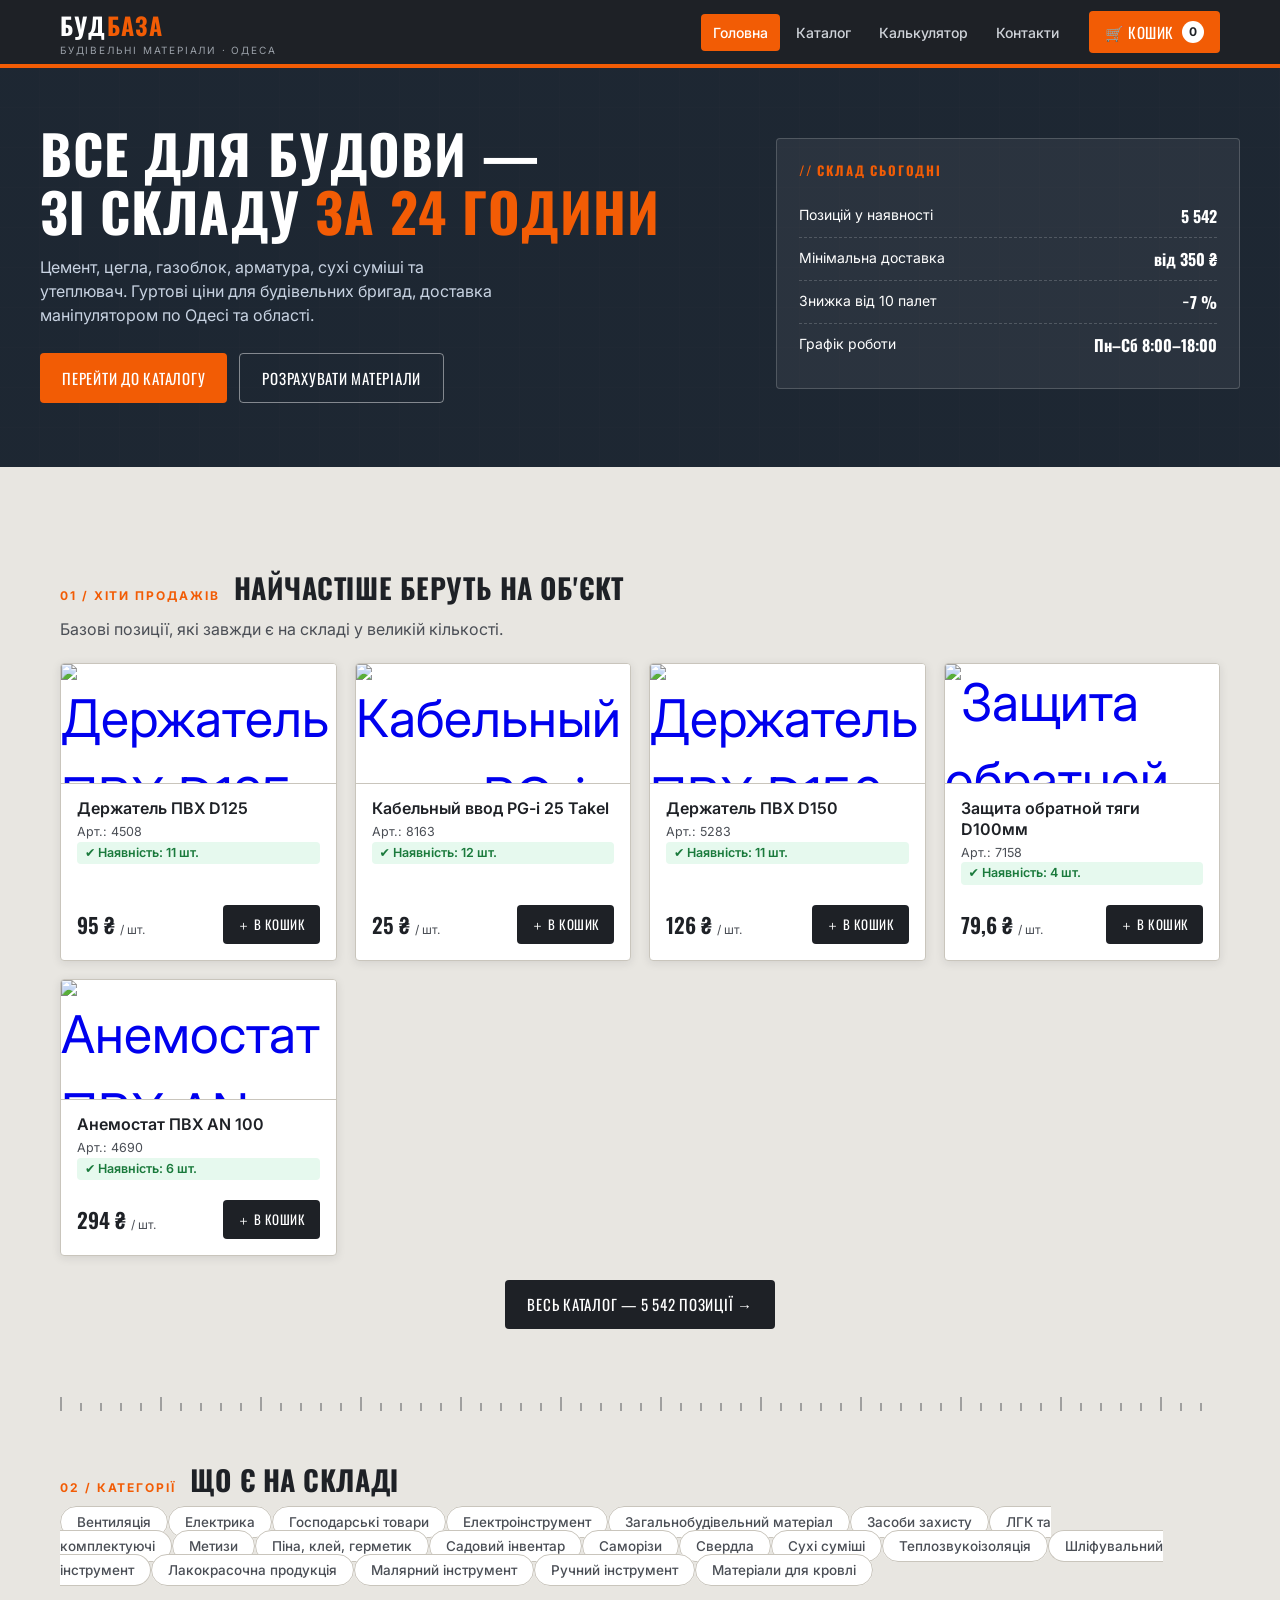
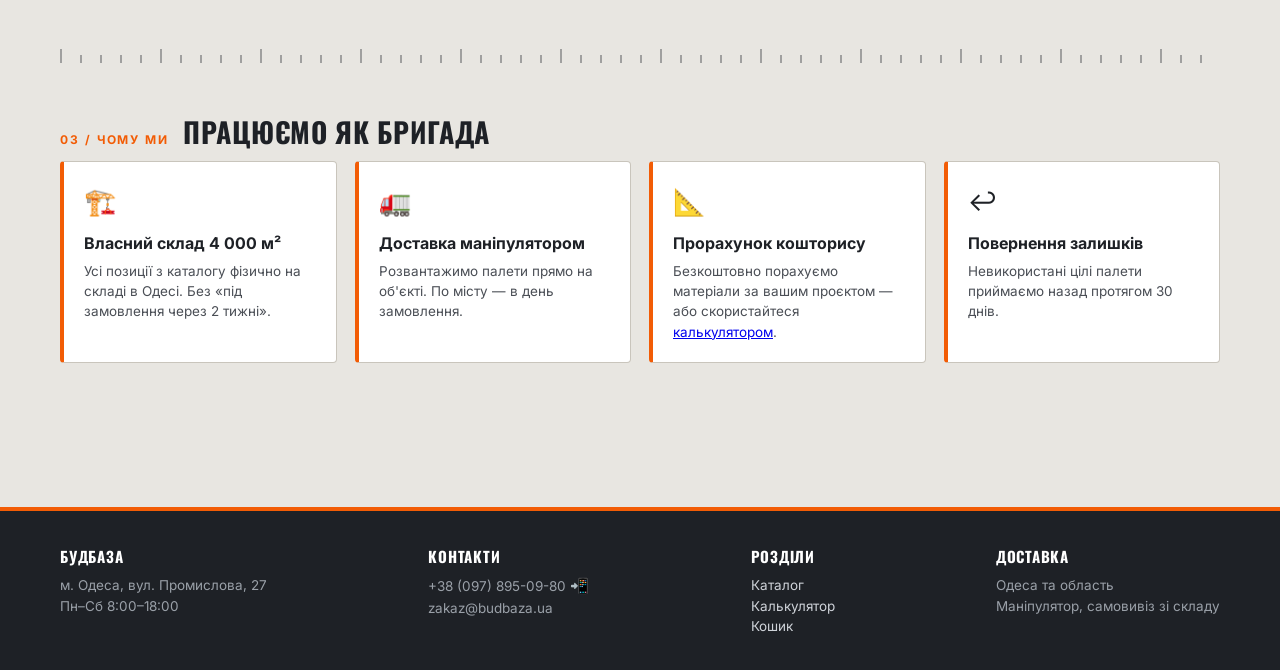
==== index.html @ 464864c9 "Integrations: Telegram orders, GA4, Tawk.to, Google Maps, JSON-LD, config.js" ====
﻿<!DOCTYPE html>
<html lang="uk">
<head>
<meta charset="UTF-8">
<meta name="viewport" content="width=device-width, initial-scale=1.0">
<title>БУДБАЗА — будівельні матеріали в Одесі</title>
<link rel="preconnect" href="https://fonts.googleapis.com">
<link rel="preconnect" href="https://fonts.gstatic.com" crossorigin>
<link href="https://fonts.googleapis.com/css2?family=Oswald:wght@400;500;600;700&family=Inter:wght@400;500;600;700&display=swap" rel="stylesheet">
<link rel="stylesheet" href="css/style.css?v=10">
<link rel="manifest" href="/manifest.json">
<meta name="theme-color" content="#F25C05">
<meta name="apple-mobile-web-app-capable" content="yes">
<meta name="apple-mobile-web-app-status-bar-style" content="black-translucent">
<meta name="apple-mobile-web-app-title" content="БУДБАЗА">
<link rel="apple-touch-icon" href="/images/icon.svg"></head>
<body>

<header>
  <div class="hwrap">
    <a class="logo" href="index.html">БУД<span>БАЗА</span><small>будівельні матеріали · Одеса</small></a>
    <button class="burger" onclick="toggleNav()" aria-label="Меню">☰</button>
    <nav>
      <a href="index.html" class="current">Головна</a>
      <a href="catalog.html">Каталог</a>
      <a href="calc.html">Калькулятор</a>
      <a href="contacts.html">Контакти</a>
    </nav>
    <a class="cart-link" href="cart.html">🛒 Кошик <span class="cart-count" id="cartCount">0</span></a>
  </div>
</header>

<section class="hero">
  <div class="hero-in">
    <div>
      <h1>Все для будови —<br>зі складу <em>за 24 години</em></h1>
      <p>Цемент, цегла, газоблок, арматура, сухі суміші та утеплювач. Гуртові ціни для будівельних бригад, доставка маніпулятором по Одесі та області.</p>
      <div class="hero-actions">
        <a href="catalog.html" class="btn btn-orange">Перейти до каталогу</a>
        <a href="calc.html" class="btn btn-ghost">Розрахувати матеріали</a>
      </div>
    </div>
    <div class="hero-card">
      <h3>// Склад сьогодні</h3>
      <div class="hero-stat"><span>Позицій у наявності</span><b>5 542</b></div>
      <div class="hero-stat"><span>Мінімальна доставка</span><b>від 350 ₴</b></div>
      <div class="hero-stat"><span>Знижка від 10 палет</span><b>−7 %</b></div>
      <div class="hero-stat"><span>Графік роботи</span><b>Пн–Сб 8:00–18:00</b></div>
    </div>
  </div>
</section>

<main>
  <section>
    <div class="sec-head"><span class="tag">01 / Хіти продажів</span><h2>Найчастіше беруть на об'єкт</h2></div>
    <p class="sec-sub">Базові позиції, які завжди є на складі у великій кількості.</p>
    <div class="grid" id="hitsGrid"></div>
    <div style="margin-top:24px;text-align:center">
      <a href="catalog.html" class="btn btn-dark">Весь каталог — 5 542 позиції →</a>
    </div>
  </section>

  <div class="ruler" aria-hidden="true"></div>

  <section id="viewedSec" style="margin-top:48px;display:none">
    <div class="sec-head"><span class="tag">02 / Історія</span><h2>Нещодавно переглянуті</h2></div>
    <div class="viewed-scroll" id="viewedGrid"></div>
  </section>

  <section style="margin-top:48px">
    <div class="sec-head"><span class="tag">02 / Категорії</span><h2>Що є на складі</h2></div>
    <div class="chips" id="homeCats"></div>
  </section>

  <div class="ruler" aria-hidden="true"></div>

  <section style="margin-top:48px">
    <div class="sec-head"><span class="tag">03 / Чому ми</span><h2>Працюємо як бригада</h2></div>
    <div class="feats">
      <div class="feat"><div class="ico">🏗️</div><h3>Власний склад 4 000 м²</h3><p>Усі позиції з каталогу фізично на складі в Одесі. Без «під замовлення через 2 тижні».</p></div>
      <div class="feat"><div class="ico">🚛</div><h3>Доставка маніпулятором</h3><p>Розвантажимо палети прямо на об'єкті. По місту — в день замовлення.</p></div>
      <div class="feat"><div class="ico">📐</div><h3>Прорахунок кошторису</h3><p>Безкоштовно порахуємо матеріали за вашим проєктом — або скористайтеся <a href="calc.html">калькулятором</a>.</p></div>
      <div class="feat"><div class="ico">↩️</div><h3>Повернення залишків</h3><p>Невикористані цілі палети приймаємо назад протягом 30 днів.</p></div>
    </div>
  </section>
</main>

<nav class="bottom-nav">
  <a href="index.html" class="bn-item current"><span class="bn-ico">🏠</span><span>Головна</span></a>
  <a href="catalog.html" class="bn-item"><span class="bn-ico">📦</span><span>Каталог</span></a>
  <a href="cart.html" class="bn-item bn-cart"><span class="bn-ico">🛒</span><span id="bnBadge" class="bn-badge" style="display:none">0</span><span>Кошик</span></a>
  <a href="contacts.html" class="bn-item"><span class="bn-ico">📞</span><span>Контакти</span></a>
</nav>

<footer>
  <div class="fwrap">
    <div><b>БУДБАЗА</b>м. Одеса, вул. Промислова, 27<br>Пн–Сб 8:00–18:00</div>
    <div><b>Контакти</b><a href="tel:+380978950980" style="color:inherit">+38 (097) 895-09-80</a> <a href="viber://chat?number=%2B380978950980" title="Viber" style="color:#7360f2;text-decoration:none;font-size:15px">📲</a><br>zakaz@budbaza.ua</div>
    <div><b>Розділи</b><a href="catalog.html">Каталог</a><br><a href="calc.html">Калькулятор</a><br><a href="cart.html">Кошик</a></div>
    <div><b>Доставка</b>Одеса та область<br>Маніпулятор, самовивіз зі складу</div>
  </div>
</footer>

<script src="js/config.js"></script>
<script src="js/data.js"></script>
<script src="js/app.js"></script>
<script>
  document.getElementById("hitsGrid").innerHTML =
    PRODUCTS.filter(p=>p.hit).concat(PRODUCTS.filter(p=>!p.hit).slice(0,5)).slice(0,8).map(productCard).join("");

  document.getElementById("homeCats").innerHTML =
    CATS.filter(c=>c!=="Всі").map(c=>`<a class="chip" href="catalog.html?cat=${encodeURIComponent(c)}">${c}</a>`).join("");

  // recently viewed
  var _viewed = getViewed();
  if(_viewed.length){
    document.getElementById("viewedSec").style.display = "";
    renderViewed("viewedGrid", -1);
  }
</script>
</body>
</html
---- css/style.css ----
:root{
  --concrete:#E8E6E1;
  --concrete-d:#D8D5CE;
  --ink:#1E2126;
  --ink-soft:#4A4E55;
  --orange:#F25C05;
  --orange-d:#D44E00;
  --blueprint:#1B4F8A;
  --paper:#FFFFFF;
  --line:#C9C5BC;
  --ok:#1F7A3D;
  --radius:4px;
  --shadow:0 2px 10px rgba(30,33,38,.10);
}
*{box-sizing:border-box;margin:0;padding:0}
html{scroll-behavior:smooth}
body{font-family:'Inter',system-ui,sans-serif;background:var(--concrete);color:var(--ink);line-height:1.5;min-height:100vh;display:flex;flex-direction:column}
h1,h2,h3,.disp{font-family:'Oswald',sans-serif;text-transform:uppercase;letter-spacing:.02em}
main{max-width:1200px;margin:0 auto;padding:36px 20px 80px;width:100%;flex:1}

/* ───── шапка ───── */
header{position:sticky;top:0;z-index:50;background:var(--ink);color:#fff;border-bottom:4px solid var(--orange)}
.hwrap{max-width:1200px;margin:0 auto;padding:0 20px;display:flex;align-items:center;gap:18px;height:64px}
.logo{font-family:'Oswald';font-weight:700;font-size:24px;letter-spacing:.05em;white-space:nowrap;color:#fff;text-decoration:none}
.logo span{color:var(--orange)}
.logo small{display:block;font-family:'Inter';font-weight:400;font-size:10px;letter-spacing:.18em;color:#9aa0a8;text-transform:uppercase}
nav{display:flex;gap:4px;margin-left:auto}
nav a{color:#cfd3d9;text-decoration:none;font-size:14px;font-weight:500;padding:8px 12px;border-radius:var(--radius)}
nav a:hover,nav a:focus-visible{background:rgba(255,255,255,.1);color:#fff}
nav a.current{background:var(--orange);color:#fff}
.cart-link{position:relative;display:flex;align-items:center;gap:8px;background:var(--orange);color:#fff;text-decoration:none;font-family:'Oswald';font-size:15px;letter-spacing:.04em;text-transform:uppercase;padding:10px 16px;border-radius:var(--radius)}
.cart-link:hover{background:var(--orange-d)}
.cart-count{background:#fff;color:var(--ink);font-family:'Inter';font-weight:700;font-size:12px;min-width:22px;height:22px;border-radius:11px;display:flex;align-items:center;justify-content:center;padding:0 5px}
.burger{display:none;background:none;border:none;color:#fff;font-size:26px;cursor:pointer;margin-left:auto}

/* ───── кнопки ───── */
.btn{display:inline-flex;align-items:center;justify-content:center;gap:8px;border:none;cursor:pointer;text-decoration:none;font-family:'Oswald';text-transform:uppercase;letter-spacing:.05em;font-size:15px;padding:13px 22px;border-radius:var(--radius);transition:background .15s}
.btn-orange{background:var(--orange);color:#fff}
.btn-orange:hover{background:var(--orange-d)}
.btn-dark{background:var(--ink);color:#fff}
.btn-dark:hover{background:var(--orange)}
.btn-ghost{background:transparent;color:#fff;border:1.5px solid rgba(255,255,255,.45)}
.btn-ghost:hover{border-color:#fff;background:rgba(255,255,255,.08)}
.btn-block{width:100%}

/* ───── секції ───── */
section{margin-bottom:64px}
.sec-head{display:flex;align-items:baseline;gap:14px;margin-bottom:8px;flex-wrap:wrap}
.sec-head h2{font-size:28px}
.sec-head .tag{font-size:12px;letter-spacing:.16em;text-transform:uppercase;color:var(--orange);font-weight:700}
.sec-head-row{display:flex;justify-content:space-between;align-items:center;gap:20px;flex-wrap:wrap;margin-bottom:8px}
.sec-head-row .sec-head{margin-bottom:0}
.sec-head-row .search{flex:none;width:360px}
@media (max-width:760px){
  .sec-head-row{flex-direction:column;align-items:stretch}
  .sec-head-row .search{width:100%}
}
.sec-sub{color:var(--ink-soft);margin-bottom:22px;max-width:60ch}
.breadcrumbs{font-size:13px;color:var(--ink-soft);margin-bottom:18px}
.breadcrumbs a{color:var(--blueprint);text-decoration:none}
.breadcrumbs a:hover{text-decoration:underline}

/* ───── герой ───── */
.hero{background:linear-gradient(rgba(30,33,38,.88),rgba(30,33,38,.88)),repeating-linear-gradient(0deg,transparent 0 39px,rgba(255,255,255,.07) 39px 40px),repeating-linear-gradient(90deg,transparent 0 39px,rgba(255,255,255,.07) 39px 40px),var(--blueprint);color:#fff;padding:56px 20px 64px}
.hero-in{max-width:1200px;margin:0 auto;display:grid;grid-template-columns:1.2fr .8fr;gap:40px;align-items:center}
.hero h1{font-size:clamp(32px,5vw,54px);line-height:1.08;font-weight:700}
.hero h1 em{font-style:normal;color:var(--orange)}
.hero p{margin-top:14px;color:#c8d3e2;max-width:46ch}
.hero-actions{margin-top:26px;display:flex;gap:12px;flex-wrap:wrap}
.hero-card{background:rgba(255,255,255,.06);border:1px solid rgba(255,255,255,.18);border-radius:var(--radius);padding:22px}
.hero-card h3{font-size:13px;letter-spacing:.14em;color:var(--orange);margin-bottom:14px}
.hero-stat{display:flex;justify-content:space-between;padding:9px 0;border-bottom:1px dashed rgba(255,255,255,.18);font-size:14px}
.hero-stat:last-child{border:none}
.hero-stat b{font-family:'Oswald';font-size:16px}

.ruler{height:18px;background:repeating-linear-gradient(90deg,var(--ink) 0 2px,transparent 2px 20px) bottom/100% 8px no-repeat,repeating-linear-gradient(90deg,var(--ink) 0 2px,transparent 2px 100px) bottom/100% 14px no-repeat;opacity:.35;max-width:1200px;margin:0 auto}

/* ───── каталог ───── */
.toolbar{display:flex;gap:12px;flex-wrap:wrap;margin-bottom:22px}
.catalog-toolbar{display:flex;justify-content:flex-end;margin-bottom:14px}

.drill-crumb{font-size:13px;color:var(--ink-soft);margin-bottom:16px}
.drill-crumb a{color:var(--blueprint);text-decoration:none}
.drill-crumb a:hover{text-decoration:underline}

.tiles-grid{display:grid;grid-template-columns:repeat(auto-fill,minmax(190px,1fr));gap:18px;margin-bottom:40px}
.tile{position:relative;aspect-ratio:1/1;border-radius:var(--radius);overflow:hidden;cursor:pointer;background:var(--concrete);border:1px solid var(--line);box-shadow:var(--shadow);transition:transform .15s,box-shadow .15s}
.tile:hover{transform:translateY(-3px);box-shadow:0 8px 22px rgba(30,33,38,.14)}
.tile img{position:absolute;inset:0;width:100%;height:100%;object-fit:cover;background:#fff}
.tile-fallback{position:absolute;inset:0;display:flex;align-items:center;justify-content:center;font-size:56px;background:linear-gradient(135deg,var(--concrete),var(--concrete-d))}
.tile-label{position:absolute;left:0;right:0;bottom:0;z-index:1;background:linear-gradient(transparent,rgba(20,22,26,.82) 55%);color:#fff;padding:28px 12px 12px;font-weight:700;font-size:13px;text-transform:uppercase;letter-spacing:.03em;line-height:1.3}
.tile-count{font-size:11px;opacity:.85;font-weight:400;text-transform:none;letter-spacing:0;margin-top:3px}
.search{flex:1;min-width:240px;display:flex;align-items:center;gap:10px;background:var(--paper);border:1.5px solid var(--line);border-radius:var(--radius);padding:0 14px}
.search:focus-within{border-color:var(--orange)}
.search svg{flex:none;opacity:.5}
.search input{border:none;outline:none;width:100%;height:46px;font-size:15px;background:transparent;font-family:inherit}
select.sort{height:48px;border:1.5px solid var(--line);border-radius:var(--radius);background:var(--paper);padding:0 12px;font-family:inherit;font-size:14px;cursor:pointer}
.chip{border:1.5px solid var(--line);background:var(--paper);border-radius:999px;padding:7px 16px;font-size:13.5px;font-weight:500;cursor:pointer;color:var(--ink-soft);text-decoration:none}
.chip:hover{border-color:var(--ink)}
.chip.active{background:var(--ink);border-color:var(--ink);color:#fff}

/* ───── каталог: дерево категорій + основна область ───── */
.catalog-shell{display:flex;gap:24px;align-items:flex-start;margin-bottom:26px}
.cat-tree{flex:none;width:280px;display:flex;flex-direction:column;gap:4px;background:var(--paper);border:1px solid var(--line);border-radius:var(--radius);padding:14px;position:sticky;top:16px;max-height:calc(100vh - 32px);overflow-y:auto}
.catalog-main-area{flex:1;min-width:0}

.tree-node{display:flex;flex-direction:column}
.tree-cat,.tree-sub,.tree-subsub{display:block;width:100%;text-align:left;border:none;background:transparent;border-radius:6px;padding:8px 10px;font-size:14px;font-weight:600;cursor:pointer;color:var(--ink)}
.tree-cat:hover,.tree-sub:hover,.tree-subsub:hover{background:var(--concrete)}
.tree-cat.active{background:var(--ink);color:#fff}
.tree-children{margin:2px 0 4px 14px;border-left:2px solid var(--line);padding-left:10px;display:flex;flex-direction:column;gap:2px}
.tree-sub{font-size:13px;font-weight:500;color:#444}
.tree-sub.active{background:var(--orange);color:#fff}
.tree-subsub{font-size:12.5px;font-weight:500;color:#666}
.tree-subsub.active{background:var(--orange-d,var(--orange));color:#fff}
.tree-subsubsub{display:block;width:100%;text-align:left;border:none;background:transparent;border-radius:6px;padding:6px 10px;font-size:12px;font-weight:400;cursor:pointer;color:#888}
.tree-subsubsub:hover{background:var(--concrete)}
.tree-subsubsub.active{background:var(--orange);color:#fff}

@media (max-width:860px){
  .catalog-shell{flex-direction:column}
  .cat-tree{width:100%;position:static;max-height:none}
}

.grid{display:grid;grid-template-columns:repeat(auto-fill,minmax(250px,1fr));gap:18px}
.card{background:var(--paper);border:1px solid var(--line);border-radius:var(--radius);display:flex;flex-direction:column;overflow:hidden;box-shadow:var(--shadow);transition:transform .15s,box-shadow .15s}
.card:hover{transform:translateY(-3px);box-shadow:0 8px 22px rgba(30,33,38,.14)}
.card-img{height:120px;display:flex;align-items:center;justify-content:center;font-size:52px;background:#fff;border-bottom:1px solid var(--line);position:relative;text-decoration:none}
.badge{position:absolute;top:10px;left:10px;background:var(--blueprint);color:#fff;font-size:10.5px;font-weight:700;letter-spacing:.08em;text-transform:uppercase;padding:3px 8px;border-radius:2px}
.badge.hit{background:var(--orange)}
.card-body{padding:14px 16px 16px;display:flex;flex-direction:column;flex:1}
.card h3{font-size:16px;font-weight:600;text-transform:none;font-family:'Inter';letter-spacing:0;line-height:1.3}
.card h3 a{color:inherit;text-decoration:none}
.card h3 a:hover{color:var(--orange-d)}
.card .meta{font-size:12.5px;color:var(--ink-soft);margin-top:4px}
.price-row{margin-top:auto;padding-top:14px;display:flex;align-items:center;justify-content:space-between;gap:8px}
.price{font-family:'Oswald';font-weight:600;font-size:21px}
.price small{font-size:12px;color:var(--ink-soft);font-family:'Inter';font-weight:400}
.add{background:var(--ink);color:#fff;border:none;border-radius:var(--radius);cursor:pointer;font-family:'Oswald';text-transform:uppercase;letter-spacing:.04em;font-size:13px;padding:9px 14px}
.add:hover{background:var(--orange)}
.add.added{background:var(--ok)}
.empty{grid-column:1/-1;background:var(--paper);border:1.5px dashed var(--line);border-radius:var(--radius);padding:48px;text-align:center;color:var(--ink-soft)}

/* ───── картка товару ───── */
.product{display:grid;grid-template-columns:1fr 1fr;gap:36px;background:var(--paper);border:1px solid var(--line);border-radius:var(--radius);padding:32px;box-shadow:var(--shadow)}
.product-img{min-height:300px;display:flex;align-items:center;justify-content:center;font-size:110px;background:#fff;border:1px solid var(--line);border-radius:var(--radius);position:relative}

/* ───── галерея фото ───── */
.gallery{display:flex;flex-direction:column;gap:10px}
.gallery-main{position:relative;min-height:300px;background:#fff;border:1px solid var(--line);border-radius:var(--radius);overflow:hidden;display:flex;align-items:center;justify-content:center}
.gallery-main img{width:100%;height:100%;object-fit:contain;max-height:420px;display:block;transition:opacity .18s}
.gallery-arrow{position:absolute;top:50%;transform:translateY(-50%);background:rgba(30,33,38,.55);color:#fff;border:none;cursor:pointer;width:38px;height:56px;border-radius:4px;font-size:20px;display:flex;align-items:center;justify-content:center;z-index:2;transition:background .15s}
.gallery-arrow:hover{background:var(--orange)}
.gallery-arrow.prev{left:6px}
.gallery-arrow.next{right:6px}
.gallery-counter{position:absolute;bottom:8px;right:10px;background:rgba(30,33,38,.55);color:#fff;font-size:12px;padding:2px 8px;border-radius:10px}
.gallery-thumbs{display:flex;gap:8px;flex-wrap:wrap}
.gallery-thumb{width:68px;height:68px;object-fit:contain;border:2px solid var(--line);border-radius:4px;cursor:pointer;background:#fff;transition:border-color .15s;flex-shrink:0}
.gallery-thumb.active,.gallery-thumb:hover{border-color:var(--orange)}
.product h1{font-size:26px;text-transform:none;font-family:'Inter';letter-spacing:0;font-weight:700;line-height:1.25}
.product .p-cat{font-size:12px;letter-spacing:.14em;text-transform:uppercase;color:var(--blueprint);font-weight:700;margin-bottom:8px}
.product .p-meta{color:var(--ink-soft);font-size:14px;margin-top:10px}
.spec{margin-top:20px;border-top:1.5px solid var(--line)}
.spec-row{display:flex;justify-content:space-between;gap:14px;padding:10px 0;border-bottom:1px dashed var(--line);font-size:14px}
.spec-row span:first-child{color:var(--ink-soft)}
.p-buy{margin-top:24px;display:flex;align-items:center;gap:16px;flex-wrap:wrap}
.p-price{font-family:'Oswald';font-weight:600;font-size:34px}
.p-price small{font-size:14px;color:var(--ink-soft);font-family:'Inter';font-weight:400}
.p-desc{margin-top:20px;font-size:14.5px;color:var(--ink-soft)}
.related{margin-top:48px}

/* ───── калькулятор ───── */
.calc-wrap{background:var(--blueprint);border-radius:var(--radius);color:#fff;background-image:repeating-linear-gradient(0deg,transparent 0 29px,rgba(255,255,255,.08) 29px 30px),repeating-linear-gradient(90deg,transparent 0 29px,rgba(255,255,255,.08) 29px 30px);padding:34px;display:grid;grid-template-columns:1fr 1fr;gap:34px}
.calc-left h2{color:#fff;font-size:26px}
.calc-left p{color:#c8d3e2;margin-top:8px;font-size:14.5px;max-width:44ch}
.calc-tabs{display:flex;flex-wrap:wrap;gap:8px;margin:20px 0}
.ctab{border:1.5px solid rgba(255,255,255,.4);background:transparent;color:#fff;border-radius:var(--radius);padding:9px 14px;font-size:13.5px;cursor:pointer;font-weight:500;font-family:inherit}
.ctab.active{background:var(--orange);border-color:var(--orange)}
.calc-fields{display:grid;grid-template-columns:1fr 1fr;gap:14px}
.field label{display:block;font-size:12px;letter-spacing:.08em;text-transform:uppercase;color:#bcd0e6;margin-bottom:6px;font-weight:600}
.field input,.field select{width:100%;height:44px;border:none;border-radius:var(--radius);padding:0 12px;font-size:15px;font-family:inherit;background:#fff;color:var(--ink)}
.calc-result{background:#fff;color:var(--ink);border-radius:var(--radius);padding:24px;align-self:start}
.calc-result h3{font-size:13px;letter-spacing:.14em;color:var(--blueprint);margin-bottom:14px}
.res-line{display:flex;justify-content:space-between;gap:10px;padding:10px 0;border-bottom:1px dashed var(--line);font-size:14.5px}
.res-line b{font-family:'Oswald';font-size:17px;white-space:nowrap}
.res-line.total{border-bottom:none;padding-top:14px}
.res-line.total b{font-size:22px;color:var(--orange-d)}
.res-note{font-size:12.5px;color:var(--ink-soft);margin-top:12px}
.res-add{margin-top:16px}

/* ───── переваги ───── */
.feats{display:grid;grid-template-columns:repeat(auto-fit,minmax(220px,1fr));gap:18px}
.feat{background:var(--paper);border:1px solid var(--line);border-left:4px solid var(--orange);border-radius:var(--radius);padding:20px}
.feat .ico{font-size:26px}
.feat h3{font-size:16px;margin:10px 0 6px;text-transform:none;font-family:'Inter';letter-spacing:0;font-weight:700}
.feat p{font-size:13.5px;color:var(--ink-soft)}

/* ───── сторінка кошика ───── */
.cart-layout{display:grid;grid-template-columns:1.4fr .8fr;gap:28px;align-items:start}
.cart-list{background:var(--paper);border:1px solid var(--line);border-radius:var(--radius);padding:8px 22px}
.citem{display:flex;gap:14px;padding:18px 0;border-bottom:1px dashed var(--line)}
.citem:last-child{border-bottom:none}
.citem .ci-ico{font-size:36px;flex:none}
.citem h4{font-size:15px;font-weight:600}
.citem h4 a{color:inherit;text-decoration:none}
.citem h4 a:hover{color:var(--orange-d)}
.citem .ci-unit{font-size:12.5px;color:var(--ink-soft)}
.ci-row{display:flex;align-items:center;justify-content:space-between;margin-top:10px;gap:12px;flex-wrap:wrap}
.qty{display:flex;align-items:center;border:1.5px solid var(--line);border-radius:var(--radius)}
.qty button{width:32px;height:32px;border:none;background:none;cursor:pointer;font-size:16px;font-weight:700;color:var(--ink)}
.qty button:hover{background:var(--concrete)}
.qty span{min-width:38px;text-align:center;font-weight:600;font-size:14px}
.ci-price{font-family:'Oswald';font-weight:600;font-size:17px}
.ci-del{background:none;border:none;color:#b3392b;cursor:pointer;font-size:12.5px;text-decoration:underline;padding:0;margin-top:6px}
.cart-empty{background:var(--paper);border:1.5px dashed var(--line);border-radius:var(--radius);text-align:center;color:var(--ink-soft);padding:60px 20px}
.cart-empty .big{font-size:50px;margin-bottom:12px}

.summary{background:var(--paper);border:1px solid var(--line);border-radius:var(--radius);padding:24px;position:sticky;top:84px}
.summary h3{font-size:13px;letter-spacing:.14em;color:var(--blueprint);margin-bottom:14px}
.summary .field{margin-bottom:14px}
.summary .field label{color:var(--ink-soft)}
.summary .field input,.summary .field select{border:1.5px solid var(--line);background:#fff}
.summary .field input:focus,.summary .field select:focus{outline:none;border-color:var(--orange)}
.total-row{display:flex;justify-content:space-between;align-items:baseline;margin:14px 0;padding-top:14px;border-top:1.5px solid var(--line)}
.total-row .t-label{font-size:13px;letter-spacing:.1em;text-transform:uppercase;color:var(--ink-soft);font-weight:700}
.total-row .t-val{font-family:'Oswald';font-size:28px;font-weight:600}
.order-ok{background:var(--paper);border:1px solid var(--line);border-radius:var(--radius);text-align:center;padding:60px 24px}
.order-ok .big{font-size:54px}
.order-ok h2{font-size:22px;margin:14px 0 8px}
.order-ok p{color:var(--ink-soft);font-size:14.5px;max-width:48ch;margin:0 auto}
.order-num{font-family:'Oswald';font-size:26px;color:var(--orange-d);margin:14px 0 22px}

/* ───── контакти ───── */
.contact-grid{display:grid;grid-template-columns:1fr 1fr;gap:28px;align-items:start}
.contact-card{background:var(--paper);border:1px solid var(--line);border-radius:var(--radius);padding:26px;box-shadow:var(--shadow)}
.contact-card h3{font-size:15px;letter-spacing:.1em;color:var(--blueprint);margin-bottom:12px}
.contact-card p{font-size:14.5px;margin-bottom:8px}
.contact-card a{color:var(--orange-d)}
.map-stub{background:linear-gradient(rgba(27,79,138,.85),rgba(27,79,138,.85)),repeating-linear-gradient(0deg,transparent 0 29px,rgba(255,255,255,.12) 29px 30px),repeating-linear-gradient(90deg,transparent 0 29px,rgba(255,255,255,.12) 29px 30px),var(--blueprint);border-radius:var(--radius);color:#fff;display:flex;flex-direction:column;align-items:center;justify-content:center;min-height:280px;text-align:center;padding:24px}
.map-stub .pin{font-size:44px}
.map-stub b{font-family:'Oswald';font-size:18px;letter-spacing:.04em;text-transform:uppercase;margin-top:8px}

/* ───── футер ───── */
footer{background:var(--ink);color:#9aa0a8;border-top:4px solid var(--orange)}
.fwrap{max-width:1200px;margin:0 auto;padding:34px 20px;display:flex;justify-content:space-between;gap:24px;flex-wrap:wrap;font-size:13.5px}
footer b{color:#fff;font-family:'Oswald';text-transform:uppercase;letter-spacing:.05em;display:block;margin-bottom:8px;font-size:15px}
footer a{color:#cfd3d9;text-decoration:none}
footer a:hover{color:#fff;text-decoration:underline}

/* toast */
.toast{position:fixed;bottom:24px;left:50%;transform:translate(-50%,80px);z-index:120;background:var(--ink);color:#fff;padding:12px 22px;border-radius:var(--radius);border-left:4px solid var(--ok);font-size:14px;transition:transform .25s;box-shadow:var(--shadow)}
.toast.show{transform:translate(-50%,0)}

@media(max-width:900px){
  .hero-in,.calc-wrap,.product,.cart-layout,.contact-grid{grid-template-columns:1fr}
  .calc-wrap{padding:24px}
  nav{display:none;position:absolute;top:64px;left:0;right:0;background:var(--ink);flex-direction:column;padding:10px 20px 16px;border-bottom:4px solid var(--orange)}
  nav.open{display:flex}
  .burger{display:block}
  .summary{position:static}
}
@media(max-width:520px){
  .calc-fields{grid-template-columns:1fr}
  .hwrap{gap:10px}
}
@media(prefers-reduced-motion:reduce){
  *{transition:none!important;animation:none!important}
  html{scroll-behavior:auto}
}
:focus-visible{outline:2.5px solid var(--orange);outline-offset:2px}

.stock-badge{font-size:.78rem;font-weight:600;padding:2px 8px;border-radius:4px;margin-bottom:6px;display:inline-block}
.stock-badge.in{background:#e6f9ee;color:#1a7a3c}
.stock-badge.out{background:#fdecea;color:#c0392b}

/* ───── dark mode ───── */
@media(prefers-color-scheme:dark){
  :root{
    --concrete:#1A1D22;
    --concrete-d:#141619;
    --ink:#F0EDE8;
    --ink-soft:#A8ADB5;
    --paper:#23272E;
    --line:#3A3F48;
    --blueprint:#4A8FD4;
    --shadow:0 2px 10px rgba(0,0,0,.35)
  }
  body{background:var(--concrete)}
  header{background:#111417}
  .hero{background:linear-gradient(rgba(10,12,15,.92),rgba(10,12,15,.92)),repeating-linear-gradient(0deg,transparent 0 39px,rgba(255,255,255,.05) 39px 40px),repeating-linear-gradient(90deg,transparent 0 39px,rgba(255,255,255,.05) 39px 40px),#0d2040}
  .cat-tree-toggle{background:var(--paper);color:var(--ink)}
  .search input{color:var(--ink)}
  footer{background:#111417}
  .bottom-nav{background:#111417}
  .lightbox{background:rgba(0,0,0,.96)}
}

/* ───── lightbox ───── */
.lightbox{
  display:none;position:fixed;inset:0;z-index:200;
  background:rgba(0,0,0,.92);
  align-items:center;justify-content:center;cursor:zoom-out
}
.lightbox.open{display:flex}
.lightbox img{max-width:94vw;max-height:90vh;object-fit:contain;border-radius:4px;cursor:default}
.lightbox-close{
  position:absolute;top:16px;right:20px;background:rgba(255,255,255,.15);
  color:#fff;border:none;font-size:28px;line-height:1;width:44px;height:44px;
  border-radius:50%;cursor:pointer;display:flex;align-items:center;justify-content:center
}
.lightbox-close:hover{background:var(--orange)}

/* ───── share + back buttons on product page ───── */
.p-actions{display:flex;gap:10px;align-items:center;margin-bottom:14px;flex-wrap:wrap}
.btn-back{display:inline-flex;align-items:center;gap:6px;color:var(--ink-soft);text-decoration:none;font-size:14px;padding:7px 12px;border:1.5px solid var(--line);border-radius:var(--radius);background:transparent;cursor:pointer}
.btn-back:hover{border-color:var(--ink);color:var(--ink)}
.btn-share{display:inline-flex;align-items:center;gap:6px;color:var(--ink-soft);font-size:14px;padding:7px 12px;border:1.5px solid var(--line);border-radius:var(--radius);background:transparent;cursor:pointer}
.btn-share:hover{border-color:var(--blueprint);color:var(--blueprint)}

/* ───── stock filter + result count ───── */
.filter-bar{display:flex;align-items:center;gap:14px;flex-wrap:wrap;margin-bottom:14px}
.stock-toggle{display:flex;align-items:center;gap:8px;cursor:pointer;font-size:14px;font-weight:500;color:var(--ink-soft);user-select:none}
.stock-toggle input{width:18px;height:18px;accent-color:var(--ok);cursor:pointer}
.stock-toggle:hover{color:var(--ink)}
.result-count{font-size:13px;color:var(--ink-soft);margin-left:auto}

/* ───── recently viewed ───── */
.viewed-scroll{display:flex;gap:14px;overflow-x:auto;padding-bottom:8px;-webkit-overflow-scrolling:touch}
.viewed-scroll::-webkit-scrollbar{height:4px}
.viewed-scroll::-webkit-scrollbar-thumb{background:var(--line);border-radius:2px}
.viewed-card{flex:none;width:160px;background:var(--paper);border:1px solid var(--line);border-radius:var(--radius);overflow:hidden;text-decoration:none;color:var(--ink);box-shadow:var(--shadow);transition:transform .15s}
.viewed-card:hover{transform:translateY(-2px)}
.viewed-card-img{height:100px;display:flex;align-items:center;justify-content:center;background:#fff;overflow:hidden}
.viewed-card-img img{width:100%;height:100%;object-fit:contain}
.viewed-card-body{padding:8px 10px}
.viewed-card-name{font-size:12px;font-weight:600;line-height:1.3;display:-webkit-box;-webkit-line-clamp:2;-webkit-box-orient:vertical;overflow:hidden}
.viewed-card-price{font-family:'Oswald';font-size:14px;color:var(--orange);margin-top:4px}

/* ───── bottom navigation (mobile) ───── */
.bottom-nav{display:none}
@media(max-width:760px){
  body{padding-bottom:62px}
  .toast{bottom:74px}
  .bottom-nav{
    display:flex;position:fixed;bottom:0;left:0;right:0;z-index:80;
    background:var(--ink);border-top:3px solid var(--orange);height:62px;
    box-shadow:0 -2px 12px rgba(0,0,0,.25)
  }
  .bn-item{
    flex:1;display:flex;flex-direction:column;align-items:center;justify-content:center;
    color:#9aa0a8;text-decoration:none;font-size:10px;gap:2px;position:relative;
    padding:6px 0;transition:color .15s
  }
  .bn-item:hover,.bn-item.current{color:#fff}
  .bn-item.current .bn-ico{color:var(--orange)}
  .bn-ico{font-size:22px;line-height:1}
  .bn-badge{
    position:absolute;top:5px;right:calc(50% - 22px);
    background:var(--orange);color:#fff;font-size:9px;font-weight:700;
    min-width:17px;height:17px;border-radius:9px;
    display:flex;align-items:center;justify-content:center;padding:0 4px;
    border:2px solid var(--ink)
  }

  /* ───── sticky search bar in catalog ───── */
  .search-sticky-wrap{
    position:sticky;top:64px;z-index:40;
    background:var(--concrete);padding:8px 0 6px;
    margin:0 -20px;padding-left:20px;padding-right:20px;
    border-bottom:1px solid var(--line)
  }

  /* ───── collapsible cat-tree on mobile ───── */
  .cat-tree-toggle{
    display:flex;width:100%;justify-content:space-between;align-items:center;
    background:var(--paper);border:1px solid var(--line);border-radius:var(--radius);
    padding:12px 16px;font-size:15px;font-weight:600;cursor:pointer;color:var(--ink);
    margin-bottom:8px
  }
  .cat-tree-toggle .arr{font-size:18px;transition:transform .2s}
  .cat-tree-toggle.open .arr{transform:rotate(180deg)}
  .cat-tree{display:none!important}
  .cat-tree.open{display:flex!important}

  /* ───── larger touch targets ───── */
  .add{min-height:44px;padding:10px 16px;font-size:14px}
  .qty button{width:40px;height:44px;font-size:20px}
  .qty span{min-width:44px;font-size:16px}
  .tree-cat,.tree-sub,.tree-subsub,.tree-subsubsub{padding:11px 10px;font-size:15px}
  .tree-sub{font-size:14px}
  .tree-subsub{font-size:13.5px}
  .chip{padding:9px 18px;font-size:14px}
  select.sort{height:44px}
}
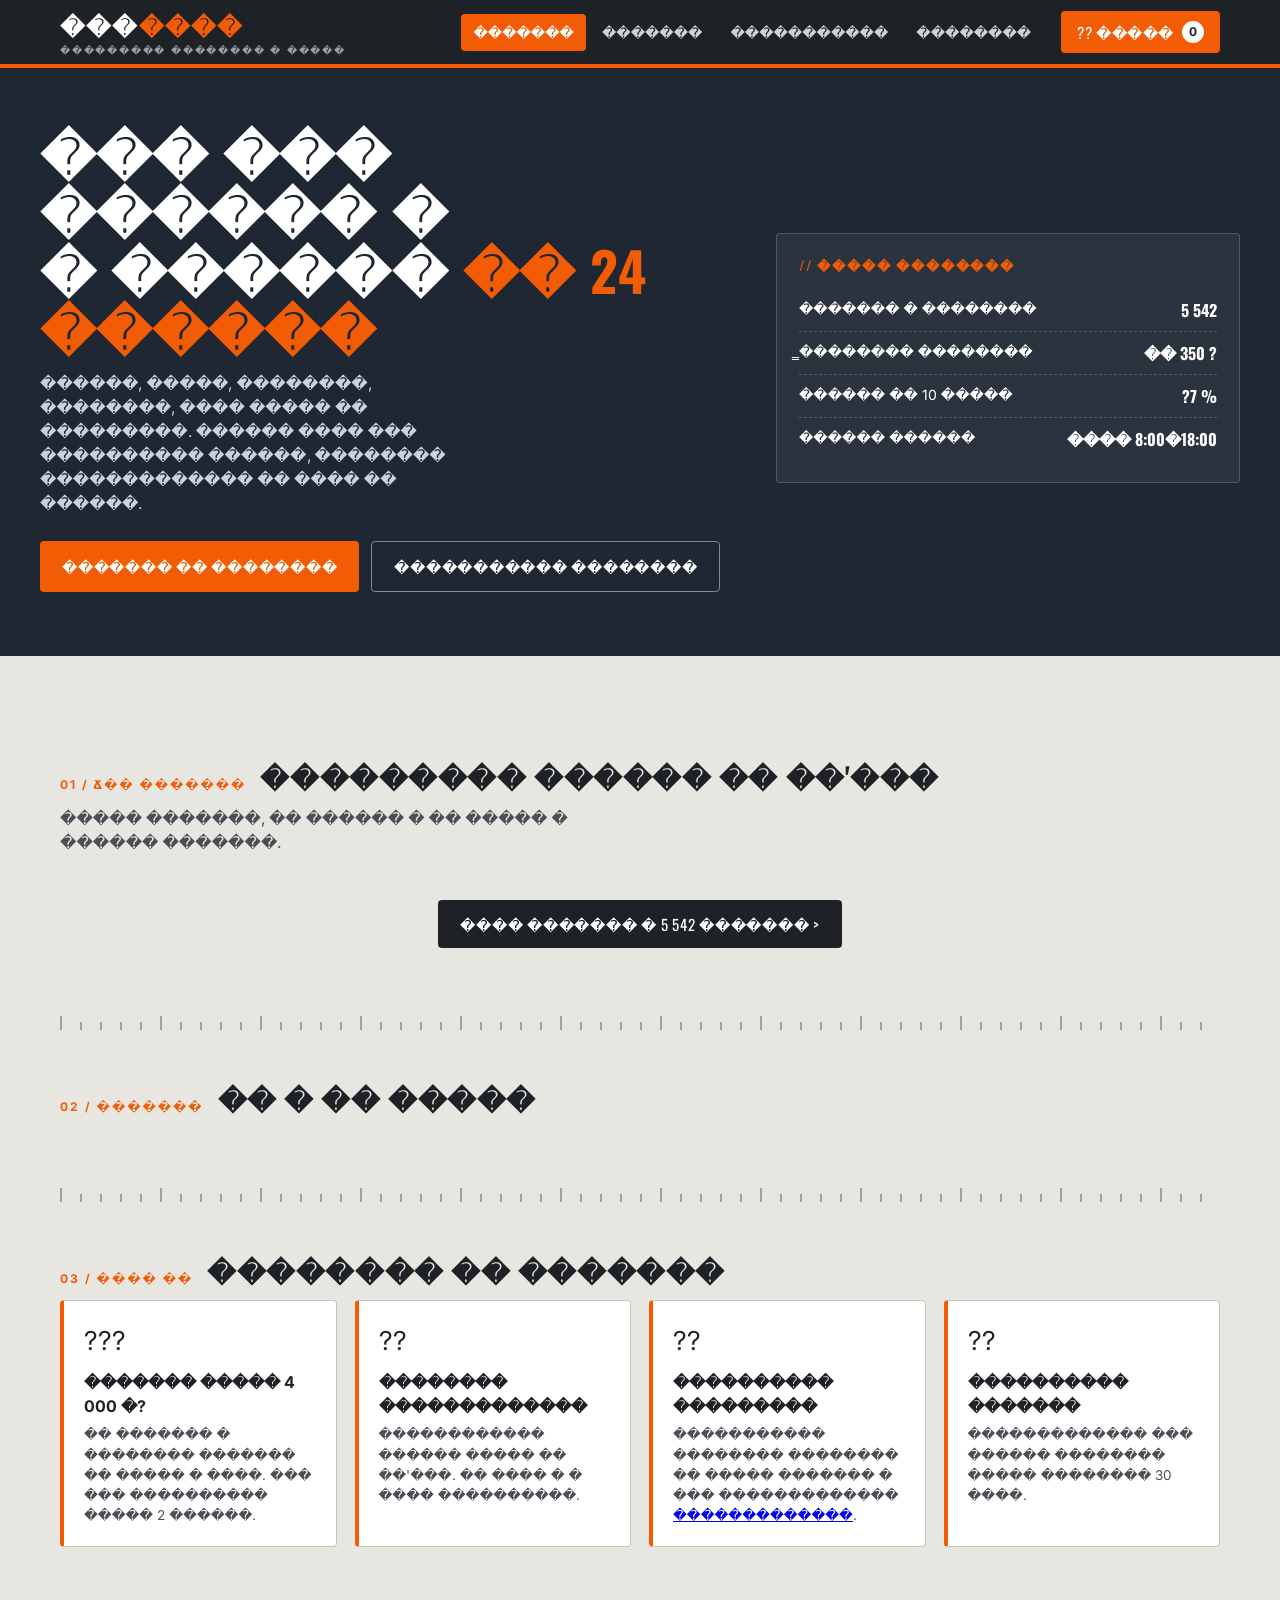
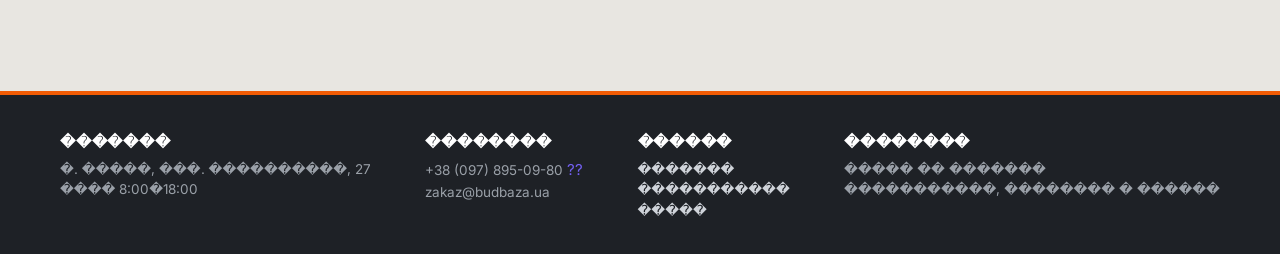
==== commit ccfacd3b: "Force browser cache bust: data.js?v=2" ====
--- a/index.html
+++ b/index.html
@@ -1,115 +1,115 @@
-﻿<!DOCTYPE html>
+<!DOCTYPE html>
 <html lang="uk">
 <head>
 <meta charset="UTF-8">
 <meta name="viewport" content="width=device-width, initial-scale=1.0">
-<title>БУДБАЗА — будівельні матеріали в Одесі</title>
+<title>������� � ��������� �������� � ����</title>
 <link rel="preconnect" href="https://fonts.googleapis.com">
 <link rel="preconnect" href="https://fonts.gstatic.com" crossorigin>
 <link href="https://fonts.googleapis.com/css2?family=Oswald:wght@400;500;600;700&family=Inter:wght@400;500;600;700&display=swap" rel="stylesheet">
-<link rel="stylesheet" href="css/style.css?v=10">
+<link rel="stylesheet" href="css/style.css?v=11">
 <link rel="manifest" href="/manifest.json">
 <meta name="theme-color" content="#F25C05">
 <meta name="apple-mobile-web-app-capable" content="yes">
 <meta name="apple-mobile-web-app-status-bar-style" content="black-translucent">
-<meta name="apple-mobile-web-app-title" content="БУДБАЗА">
+<meta name="apple-mobile-web-app-title" content="�������">
 <link rel="apple-touch-icon" href="/images/icon.svg"></head>
 <body>
 
 <header>
   <div class="hwrap">
-    <a class="logo" href="index.html">БУД<span>БАЗА</span><small>будівельні матеріали · Одеса</small></a>
-    <button class="burger" onclick="toggleNav()" aria-label="Меню">☰</button>
+    <a class="logo" href="index.html">���<span>����</span><small>��������� �������� � �����</small></a>
+    <button class="burger" onclick="toggleNav()" aria-label="����">?</button>
     <nav>
-      <a href="index.html" class="current">Головна</a>
-      <a href="catalog.html">Каталог</a>
-      <a href="calc.html">Калькулятор</a>
-      <a href="contacts.html">Контакти</a>
+      <a href="index.html" class="current">�������</a>
+      <a href="catalog.html">�������</a>
+      <a href="calc.html">�����������</a>
+      <a href="contacts.html">��������</a>
     </nav>
-    <a class="cart-link" href="cart.html">🛒 Кошик <span class="cart-count" id="cartCount">0</span></a>
+    <a class="cart-link" href="cart.html">?? ����� <span class="cart-count" id="cartCount">0</span></a>
   </div>
 </header>
 
 <section class="hero">
   <div class="hero-in">
     <div>
-      <h1>Все для будови —<br>зі складу <em>за 24 години</em></h1>
-      <p>Цемент, цегла, газоблок, арматура, сухі суміші та утеплювач. Гуртові ціни для будівельних бригад, доставка маніпулятором по Одесі та області.</p>
+      <h1>��� ��� ������ �<br>� ������ <em>�� 24 ������</em></h1>
+      <p>������, �����, ��������, ��������, ���� ����� �� ���������. ������ ���� ��� ���������� ������, �������� ������������� �� ���� �� ������.</p>
       <div class="hero-actions">
-        <a href="catalog.html" class="btn btn-orange">Перейти до каталогу</a>
-        <a href="calc.html" class="btn btn-ghost">Розрахувати матеріали</a>
+        <a href="catalog.html" class="btn btn-orange">������� �� ��������</a>
+        <a href="calc.html" class="btn btn-ghost">����������� ��������</a>
       </div>
     </div>
     <div class="hero-card">
-      <h3>// Склад сьогодні</h3>
-      <div class="hero-stat"><span>Позицій у наявності</span><b>5 542</b></div>
-      <div class="hero-stat"><span>Мінімальна доставка</span><b>від 350 ₴</b></div>
-      <div class="hero-stat"><span>Знижка від 10 палет</span><b>−7 %</b></div>
-      <div class="hero-stat"><span>Графік роботи</span><b>Пн–Сб 8:00–18:00</b></div>
+      <h3>// ����� ��������</h3>
+      <div class="hero-stat"><span>������� � ��������</span><b>5 542</b></div>
+      <div class="hero-stat"><span>̳�������� ��������</span><b>�� 350 ?</b></div>
+      <div class="hero-stat"><span>������ �� 10 �����</span><b>?7 %</b></div>
+      <div class="hero-stat"><span>������ ������</span><b>���� 8:00�18:00</b></div>
     </div>
   </div>
 </section>
 
 <main>
   <section>
-    <div class="sec-head"><span class="tag">01 / Хіти продажів</span><h2>Найчастіше беруть на об'єкт</h2></div>
-    <p class="sec-sub">Базові позиції, які завжди є на складі у великій кількості.</p>
+    <div class="sec-head"><span class="tag">01 / ճ�� �������</span><h2>��������� ������ �� ��'���</h2></div>
+    <p class="sec-sub">����� �������, �� ������ � �� ����� � ������ �������.</p>
     <div class="grid" id="hitsGrid"></div>
     <div style="margin-top:24px;text-align:center">
-      <a href="catalog.html" class="btn btn-dark">Весь каталог — 5 542 позиції →</a>
+      <a href="catalog.html" class="btn btn-dark">���� ������� � 5 542 ������� ></a>
     </div>
   </section>
 
   <div class="ruler" aria-hidden="true"></div>
 
   <section id="viewedSec" style="margin-top:48px;display:none">
-    <div class="sec-head"><span class="tag">02 / Історія</span><h2>Нещодавно переглянуті</h2></div>
+    <div class="sec-head"><span class="tag">02 / ������</span><h2>��������� ����������</h2></div>
     <div class="viewed-scroll" id="viewedGrid"></div>
   </section>
 
   <section style="margin-top:48px">
-    <div class="sec-head"><span class="tag">02 / Категорії</span><h2>Що є на складі</h2></div>
+    <div class="sec-head"><span class="tag">02 / �������</span><h2>�� � �� �����</h2></div>
     <div class="chips" id="homeCats"></div>
   </section>
 
   <div class="ruler" aria-hidden="true"></div>
 
   <section style="margin-top:48px">
-    <div class="sec-head"><span class="tag">03 / Чому ми</span><h2>Працюємо як бригада</h2></div>
+    <div class="sec-head"><span class="tag">03 / ���� ��</span><h2>�������� �� �������</h2></div>
     <div class="feats">
-      <div class="feat"><div class="ico">🏗️</div><h3>Власний склад 4 000 м²</h3><p>Усі позиції з каталогу фізично на складі в Одесі. Без «під замовлення через 2 тижні».</p></div>
-      <div class="feat"><div class="ico">🚛</div><h3>Доставка маніпулятором</h3><p>Розвантажимо палети прямо на об'єкті. По місту — в день замовлення.</p></div>
-      <div class="feat"><div class="ico">📐</div><h3>Прорахунок кошторису</h3><p>Безкоштовно порахуємо матеріали за вашим проєктом — або скористайтеся <a href="calc.html">калькулятором</a>.</p></div>
-      <div class="feat"><div class="ico">↩️</div><h3>Повернення залишків</h3><p>Невикористані цілі палети приймаємо назад протягом 30 днів.</p></div>
+      <div class="feat"><div class="ico">???</div><h3>������� ����� 4 000 �?</h3><p>�� ������� � �������� ������� �� ����� � ����. ��� ��� ���������� ����� 2 ������.</p></div>
+      <div class="feat"><div class="ico">??</div><h3>�������� �������������</h3><p>������������ ������ ����� �� ��'���. �� ���� � � ���� ����������.</p></div>
+      <div class="feat"><div class="ico">??</div><h3>���������� ���������</h3><p>����������� �������� �������� �� ����� ������� � ��� ������������� <a href="calc.html">�������������</a>.</p></div>
+      <div class="feat"><div class="ico">??</div><h3>���������� �������</h3><p>������������� ��� ������ �������� ����� �������� 30 ����.</p></div>
     </div>
   </section>
 </main>
 
 <nav class="bottom-nav">
-  <a href="index.html" class="bn-item current"><span class="bn-ico">🏠</span><span>Головна</span></a>
-  <a href="catalog.html" class="bn-item"><span class="bn-ico">📦</span><span>Каталог</span></a>
-  <a href="cart.html" class="bn-item bn-cart"><span class="bn-ico">🛒</span><span id="bnBadge" class="bn-badge" style="display:none">0</span><span>Кошик</span></a>
-  <a href="contacts.html" class="bn-item"><span class="bn-ico">📞</span><span>Контакти</span></a>
+  <a href="index.html" class="bn-item current"><span class="bn-ico">??</span><span>�������</span></a>
+  <a href="catalog.html" class="bn-item"><span class="bn-ico">??</span><span>�������</span></a>
+  <a href="cart.html" class="bn-item bn-cart"><span class="bn-ico">??</span><span id="bnBadge" class="bn-badge" style="display:none">0</span><span>�����</span></a>
+  <a href="contacts.html" class="bn-item"><span class="bn-ico">??</span><span>��������</span></a>
 </nav>
 
 <footer>
   <div class="fwrap">
-    <div><b>БУДБАЗА</b>м. Одеса, вул. Промислова, 27<br>Пн–Сб 8:00–18:00</div>
-    <div><b>Контакти</b><a href="tel:+380978950980" style="color:inherit">+38 (097) 895-09-80</a> <a href="viber://chat?number=%2B380978950980" title="Viber" style="color:#7360f2;text-decoration:none;font-size:15px">📲</a><br>zakaz@budbaza.ua</div>
-    <div><b>Розділи</b><a href="catalog.html">Каталог</a><br><a href="calc.html">Калькулятор</a><br><a href="cart.html">Кошик</a></div>
-    <div><b>Доставка</b>Одеса та область<br>Маніпулятор, самовивіз зі складу</div>
+    <div><b>�������</b>�. �����, ���. ����������, 27<br>���� 8:00�18:00</div>
+    <div><b>��������</b><a href="tel:+380978950980" style="color:inherit">+38 (097) 895-09-80</a> <a href="viber://chat?number=%2B380978950980" title="Viber" style="color:#7360f2;text-decoration:none;font-size:15px">??</a><br>zakaz@budbaza.ua</div>
+    <div><b>������</b><a href="catalog.html">�������</a><br><a href="calc.html">�����������</a><br><a href="cart.html">�����</a></div>
+    <div><b>��������</b>����� �� �������<br>�����������, �������� � ������</div>
   </div>
 </footer>
 
 <script src="js/config.js"></script>
-<script src="js/data.js"></script>
+<script src="js/data.js?v=2"></script>
 <script src="js/app.js"></script>
 <script>
   document.getElementById("hitsGrid").innerHTML =
     PRODUCTS.filter(p=>p.hit).concat(PRODUCTS.filter(p=>!p.hit).slice(0,5)).slice(0,8).map(productCard).join("");
 
   document.getElementById("homeCats").innerHTML =
-    CATS.filter(c=>c!=="Всі").map(c=>`<a class="chip" href="catalog.html?cat=${encodeURIComponent(c)}">${c}</a>`).join("");
+    CATS.filter(c=>c!=="��").map(c=>`<a class="chip" href="catalog.html?cat=${encodeURIComponent(c)}">${c}</a>`).join("");
 
   // recently viewed
   var _viewed = getViewed();
--- a/css/style.css
+++ b/css/style.css
@@ -343,15 +343,15 @@
   .toast{bottom:74px}
   .bottom-nav{
     display:flex;position:fixed;bottom:0;left:0;right:0;z-index:80;
-    background:var(--ink);border-top:3px solid var(--orange);height:62px;
-    box-shadow:0 -2px 12px rgba(0,0,0,.25)
+    background:#fff;border-top:3px solid var(--orange);height:62px;
+    box-shadow:0 -2px 16px rgba(0,0,0,.18)
   }
   .bn-item{
     flex:1;display:flex;flex-direction:column;align-items:center;justify-content:center;
-    color:#9aa0a8;text-decoration:none;font-size:10px;gap:2px;position:relative;
+    color:#999;text-decoration:none;font-size:10px;gap:2px;position:relative;
     padding:6px 0;transition:color .15s
   }
-  .bn-item:hover,.bn-item.current{color:#fff}
+  .bn-item:hover,.bn-item.current{color:var(--ink)}
   .bn-item.current .bn-ico{color:var(--orange)}
   .bn-ico{font-size:22px;line-height:1}
   .bn-badge{
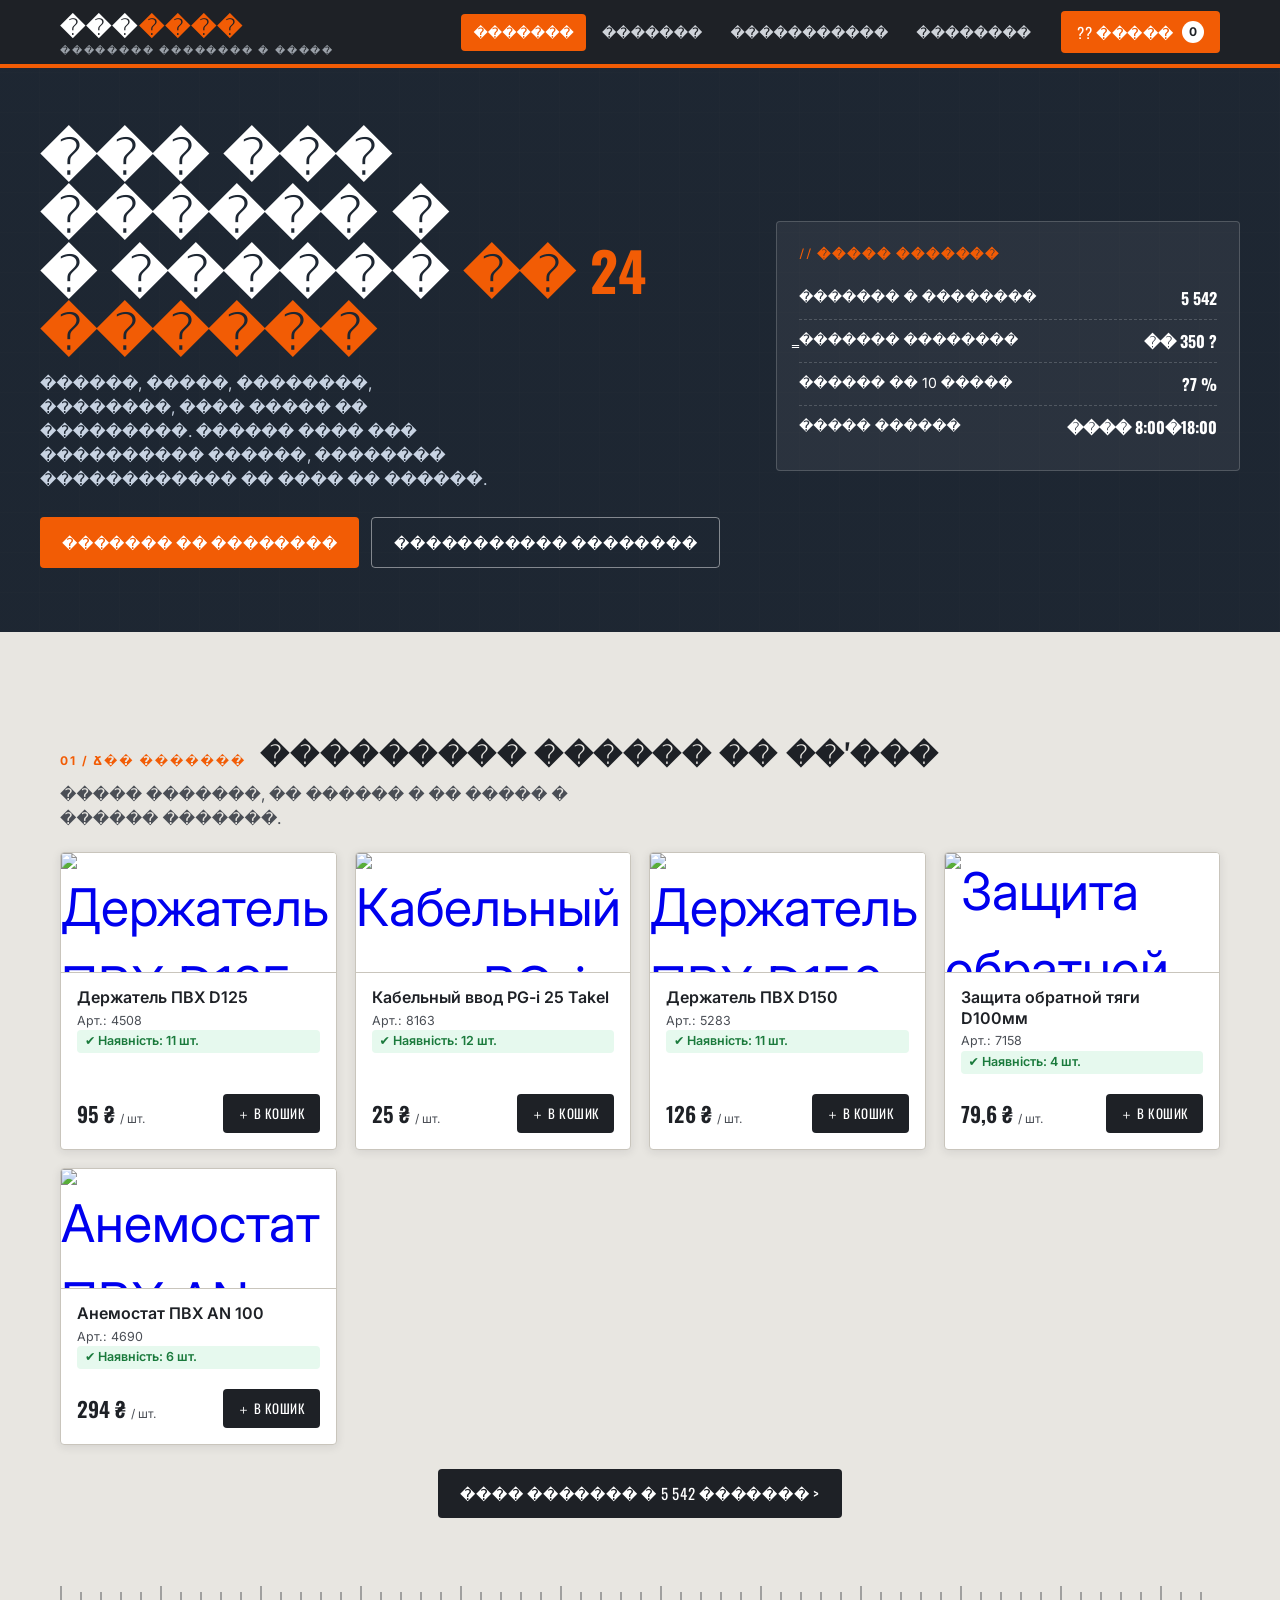
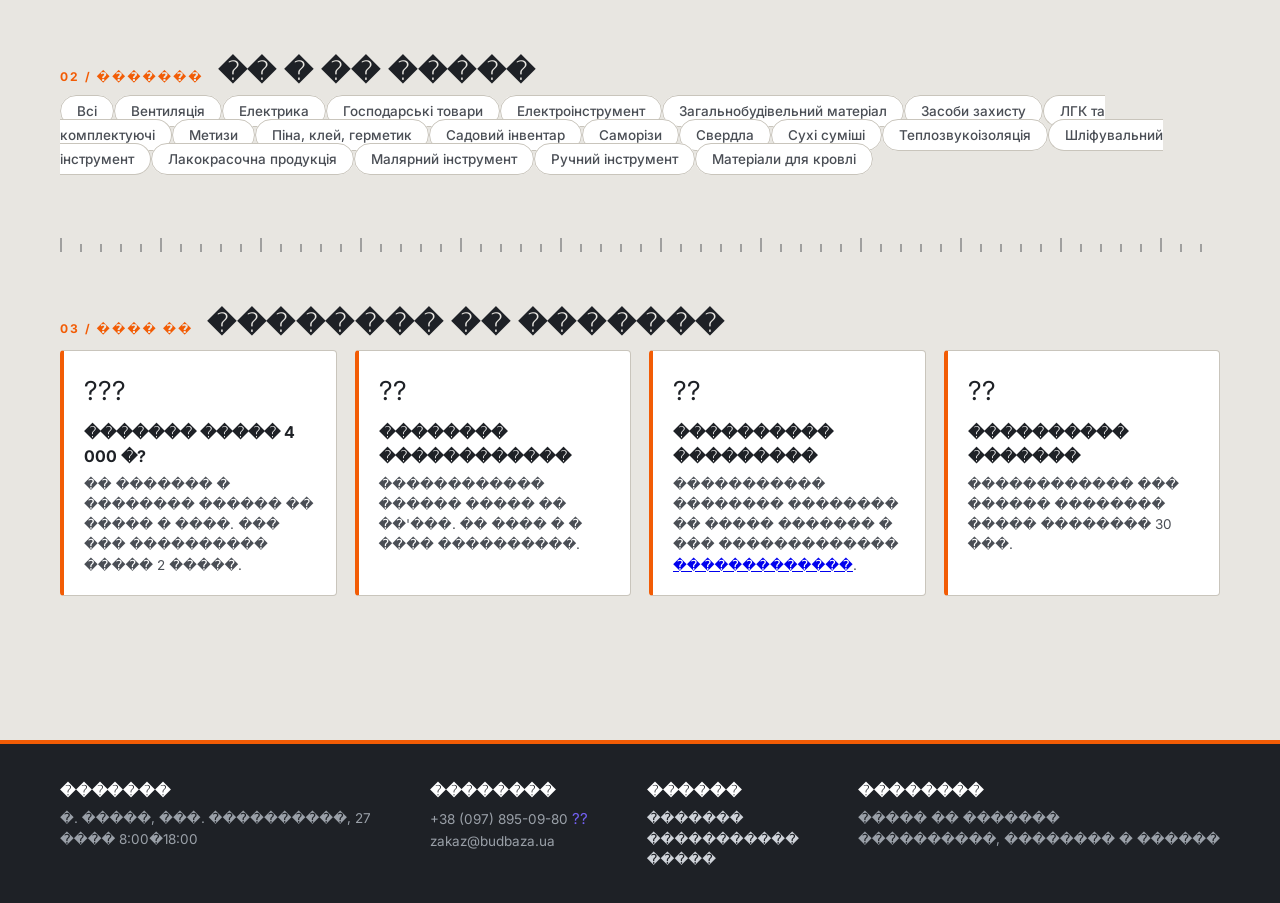
==== commit 854d52f2: "Fix: add cyrillic font subset to Google Fonts — fix ??? display" ====
--- a/index.html
+++ b/index.html
@@ -1,12 +1,12 @@
-<!DOCTYPE html>
+﻿<!DOCTYPE html>
 <html lang="uk">
 <head>
 <meta charset="UTF-8">
 <meta name="viewport" content="width=device-width, initial-scale=1.0">
-<title>������� � ��������� �������� � ����</title>
+<title>������� � �������� �������� � ����</title>
 <link rel="preconnect" href="https://fonts.googleapis.com">
 <link rel="preconnect" href="https://fonts.gstatic.com" crossorigin>
-<link href="https://fonts.googleapis.com/css2?family=Oswald:wght@400;500;600;700&family=Inter:wght@400;500;600;700&display=swap" rel="stylesheet">
+<link href="https://fonts.googleapis.com/css2?family=Oswald:wght@400;500;600;700&family=Inter:wght@400;500;600;700&subset=latin,cyrillic&display=swap" rel="stylesheet">
 <link rel="stylesheet" href="css/style.css?v=11">
 <link rel="manifest" href="/manifest.json">
 <meta name="theme-color" content="#F25C05">
@@ -18,7 +18,7 @@
 
 <header>
   <div class="hwrap">
-    <a class="logo" href="index.html">���<span>����</span><small>��������� �������� � �����</small></a>
+    <a class="logo" href="index.html">���<span>����</span><small>�������� �������� � �����</small></a>
     <button class="burger" onclick="toggleNav()" aria-label="����">?</button>
     <nav>
       <a href="index.html" class="current">�������</a>
@@ -34,18 +34,18 @@
   <div class="hero-in">
     <div>
       <h1>��� ��� ������ �<br>� ������ <em>�� 24 ������</em></h1>
-      <p>������, �����, ��������, ��������, ���� ����� �� ���������. ������ ���� ��� ���������� ������, �������� ������������� �� ���� �� ������.</p>
+      <p>������, �����, ��������, ��������, ���� ����� �� ���������. ������ ���� ��� ���������� ������, �������� ������������ �� ���� �� ������.</p>
       <div class="hero-actions">
         <a href="catalog.html" class="btn btn-orange">������� �� ��������</a>
         <a href="calc.html" class="btn btn-ghost">����������� ��������</a>
       </div>
     </div>
     <div class="hero-card">
-      <h3>// ����� ��������</h3>
+      <h3>// ����� �������</h3>
       <div class="hero-stat"><span>������� � ��������</span><b>5 542</b></div>
-      <div class="hero-stat"><span>̳�������� ��������</span><b>�� 350 ?</b></div>
+      <div class="hero-stat"><span>̳������� ��������</span><b>�� 350 ?</b></div>
       <div class="hero-stat"><span>������ �� 10 �����</span><b>?7 %</b></div>
-      <div class="hero-stat"><span>������ ������</span><b>���� 8:00�18:00</b></div>
+      <div class="hero-stat"><span>����� ������</span><b>���� 8:00�18:00</b></div>
     </div>
   </div>
 </section>
@@ -77,10 +77,10 @@
   <section style="margin-top:48px">
     <div class="sec-head"><span class="tag">03 / ���� ��</span><h2>�������� �� �������</h2></div>
     <div class="feats">
-      <div class="feat"><div class="ico">???</div><h3>������� ����� 4 000 �?</h3><p>�� ������� � �������� ������� �� ����� � ����. ��� ��� ���������� ����� 2 ������.</p></div>
-      <div class="feat"><div class="ico">??</div><h3>�������� �������������</h3><p>������������ ������ ����� �� ��'���. �� ���� � � ���� ����������.</p></div>
+      <div class="feat"><div class="ico">???</div><h3>������� ����� 4 000 �?</h3><p>�� ������� � �������� ������ �� ����� � ����. ��� ��� ���������� ����� 2 �����.</p></div>
+      <div class="feat"><div class="ico">??</div><h3>�������� ������������</h3><p>������������ ������ ����� �� ��'���. �� ���� � � ���� ����������.</p></div>
       <div class="feat"><div class="ico">??</div><h3>���������� ���������</h3><p>����������� �������� �������� �� ����� ������� � ��� ������������� <a href="calc.html">�������������</a>.</p></div>
-      <div class="feat"><div class="ico">??</div><h3>���������� �������</h3><p>������������� ��� ������ �������� ����� �������� 30 ����.</p></div>
+      <div class="feat"><div class="ico">??</div><h3>���������� �������</h3><p>������������ ��� ������ �������� ����� �������� 30 ���.</p></div>
     </div>
   </section>
 </main>
@@ -97,7 +97,7 @@
     <div><b>�������</b>�. �����, ���. ����������, 27<br>���� 8:00�18:00</div>
     <div><b>��������</b><a href="tel:+380978950980" style="color:inherit">+38 (097) 895-09-80</a> <a href="viber://chat?number=%2B380978950980" title="Viber" style="color:#7360f2;text-decoration:none;font-size:15px">??</a><br>zakaz@budbaza.ua</div>
     <div><b>������</b><a href="catalog.html">�������</a><br><a href="calc.html">�����������</a><br><a href="cart.html">�����</a></div>
-    <div><b>��������</b>����� �� �������<br>�����������, �������� � ������</div>
+    <div><b>��������</b>����� �� �������<br>����������, �������� � ������</div>
   </div>
 </footer>
 
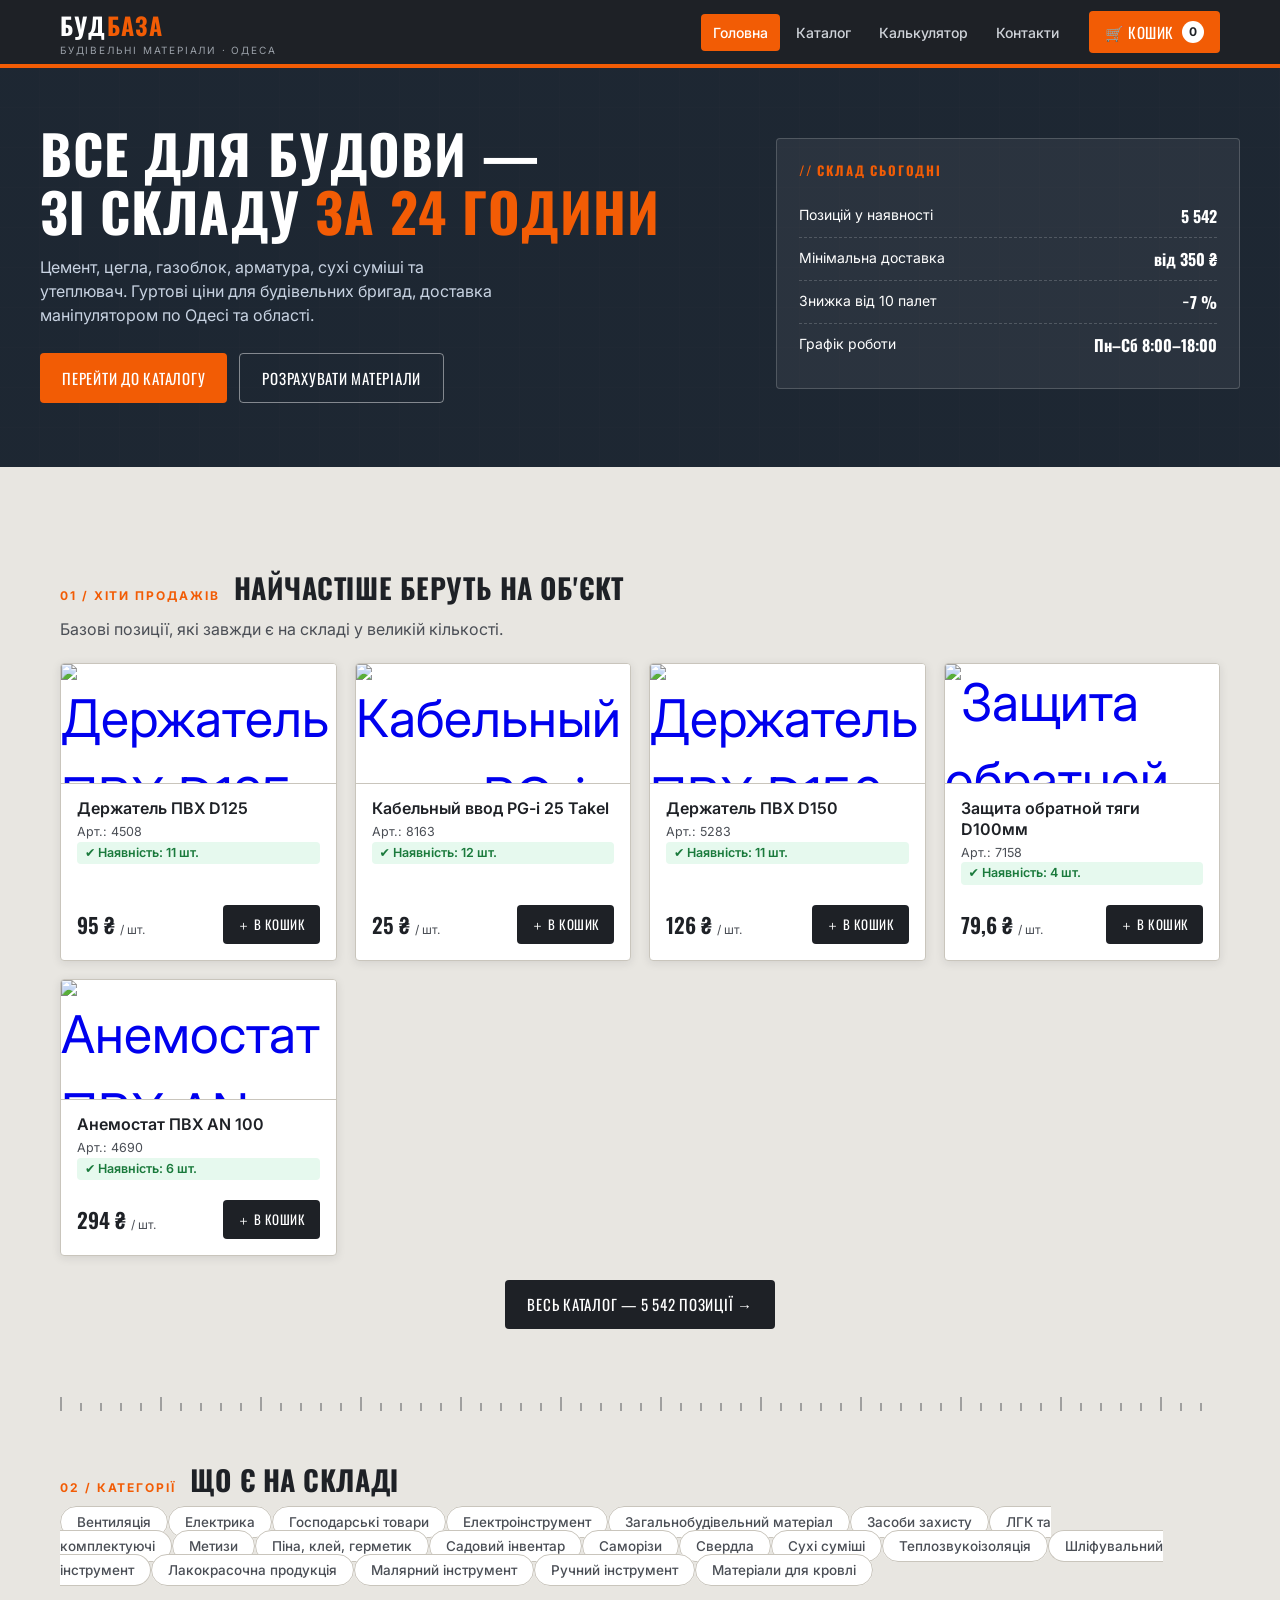
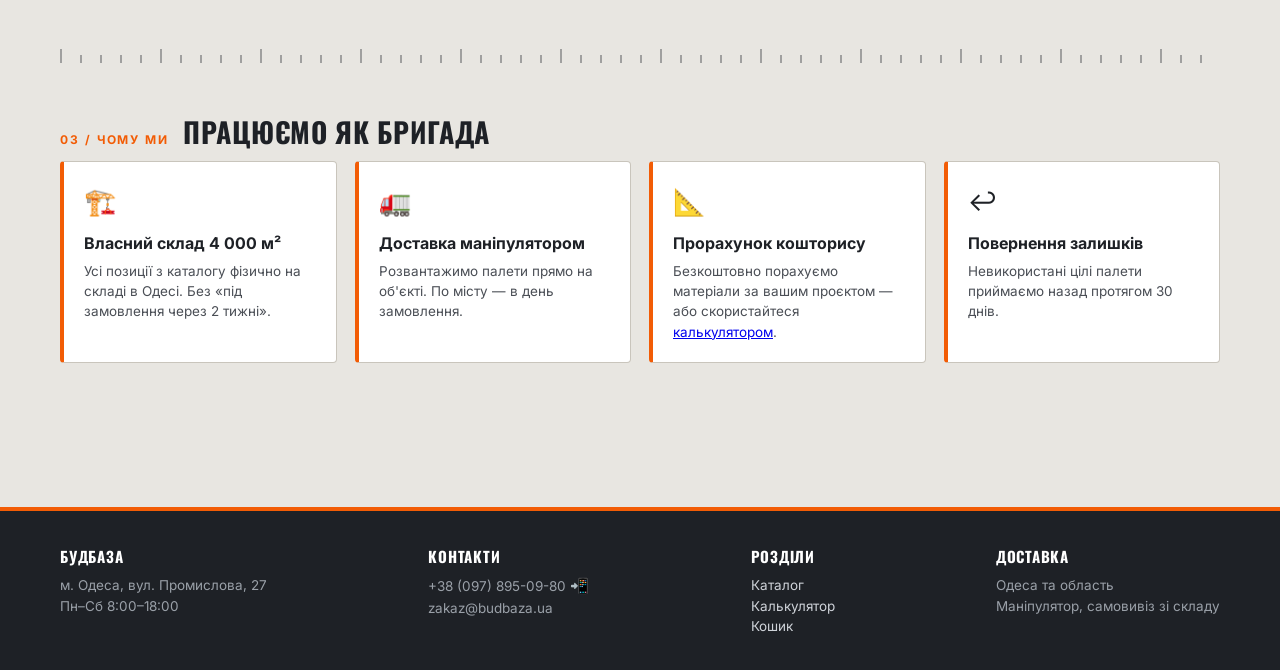
==== commit 7e21f4b4: "Fix HTML encoding: restore Cyrillic + Bunny Fonts + data.js?v=3" ====
--- a/index.html
+++ b/index.html
@@ -3,113 +3,112 @@
 <head>
 <meta charset="UTF-8">
 <meta name="viewport" content="width=device-width, initial-scale=1.0">
-<title>������� � �������� �������� � ����</title>
-<link rel="preconnect" href="https://fonts.googleapis.com">
-<link rel="preconnect" href="https://fonts.gstatic.com" crossorigin>
-<link href="https://fonts.googleapis.com/css2?family=Oswald:wght@400;500;600;700&family=Inter:wght@400;500;600;700&subset=latin,cyrillic&display=swap" rel="stylesheet">
+<title>БУДБАЗА — будівельні матеріали в Одесі</title>
+<link rel="preconnect" href="https://fonts.bunny.net">
+<link href="https://fonts.bunny.net/css?family=oswald:400,500,600,700|inter:400,500,600,700&display=swap" rel="stylesheet">
 <link rel="stylesheet" href="css/style.css?v=11">
 <link rel="manifest" href="/manifest.json">
 <meta name="theme-color" content="#F25C05">
 <meta name="apple-mobile-web-app-capable" content="yes">
 <meta name="apple-mobile-web-app-status-bar-style" content="black-translucent">
-<meta name="apple-mobile-web-app-title" content="�������">
+<meta name="apple-mobile-web-app-title" content="БУДБАЗА">
 <link rel="apple-touch-icon" href="/images/icon.svg"></head>
 <body>
 
 <header>
   <div class="hwrap">
-    <a class="logo" href="index.html">���<span>����</span><small>�������� �������� � �����</small></a>
-    <button class="burger" onclick="toggleNav()" aria-label="����">?</button>
+    <a class="logo" href="index.html">БУД<span>БАЗА</span><small>будівельні матеріали · Одеса</small></a>
+    <button class="burger" onclick="toggleNav()" aria-label="Меню">☰</button>
     <nav>
-      <a href="index.html" class="current">�������</a>
-      <a href="catalog.html">�������</a>
-      <a href="calc.html">�����������</a>
-      <a href="contacts.html">��������</a>
+      <a href="index.html" class="current">Головна</a>
+      <a href="catalog.html">Каталог</a>
+      <a href="calc.html">Калькулятор</a>
+      <a href="contacts.html">Контакти</a>
     </nav>
-    <a class="cart-link" href="cart.html">?? ����� <span class="cart-count" id="cartCount">0</span></a>
+    <a class="cart-link" href="cart.html">🛒 Кошик <span class="cart-count" id="cartCount">0</span></a>
   </div>
 </header>
 
 <section class="hero">
   <div class="hero-in">
     <div>
-      <h1>��� ��� ������ �<br>� ������ <em>�� 24 ������</em></h1>
-      <p>������, �����, ��������, ��������, ���� ����� �� ���������. ������ ���� ��� ���������� ������, �������� ������������ �� ���� �� ������.</p>
+      <h1>Все для будови —<br>зі складу <em>за 24 години</em></h1>
+      <p>Цемент, цегла, газоблок, арматура, сухі суміші та утеплювач. Гуртові ціни для будівельних бригад, доставка маніпулятором по Одесі та області.</p>
       <div class="hero-actions">
-        <a href="catalog.html" class="btn btn-orange">������� �� ��������</a>
-        <a href="calc.html" class="btn btn-ghost">����������� ��������</a>
+        <a href="catalog.html" class="btn btn-orange">Перейти до каталогу</a>
+        <a href="calc.html" class="btn btn-ghost">Розрахувати матеріали</a>
       </div>
     </div>
     <div class="hero-card">
-      <h3>// ����� �������</h3>
-      <div class="hero-stat"><span>������� � ��������</span><b>5 542</b></div>
-      <div class="hero-stat"><span>̳������� ��������</span><b>�� 350 ?</b></div>
-      <div class="hero-stat"><span>������ �� 10 �����</span><b>?7 %</b></div>
-      <div class="hero-stat"><span>����� ������</span><b>���� 8:00�18:00</b></div>
+      <h3>// Склад сьогодні</h3>
+      <div class="hero-stat"><span>Позицій у наявності</span><b>5 542</b></div>
+      <div class="hero-stat"><span>Мінімальна доставка</span><b>від 350 ₴</b></div>
+      <div class="hero-stat"><span>Знижка від 10 палет</span><b>−7 %</b></div>
+      <div class="hero-stat"><span>Графік роботи</span><b>Пн–Сб 8:00–18:00</b></div>
     </div>
   </div>
 </section>
 
 <main>
   <section>
-    <div class="sec-head"><span class="tag">01 / ճ�� �������</span><h2>��������� ������ �� ��'���</h2></div>
-    <p class="sec-sub">����� �������, �� ������ � �� ����� � ������ �������.</p>
+    <div class="sec-head"><span class="tag">01 / Хіти продажів</span><h2>Найчастіше беруть на об'єкт</h2></div>
+    <p class="sec-sub">Базові позиції, які завжди є на складі у великій кількості.</p>
     <div class="grid" id="hitsGrid"></div>
     <div style="margin-top:24px;text-align:center">
-      <a href="catalog.html" class="btn btn-dark">���� ������� � 5 542 ������� ></a>
+      <a href="catalog.html" class="btn btn-dark">Весь каталог — 5 542 позиції →</a>
     </div>
   </section>
 
   <div class="ruler" aria-hidden="true"></div>
 
   <section id="viewedSec" style="margin-top:48px;display:none">
-    <div class="sec-head"><span class="tag">02 / ������</span><h2>��������� ����������</h2></div>
+    <div class="sec-head"><span class="tag">02 / Історія</span><h2>Нещодавно переглянуті</h2></div>
     <div class="viewed-scroll" id="viewedGrid"></div>
   </section>
 
   <section style="margin-top:48px">
-    <div class="sec-head"><span class="tag">02 / �������</span><h2>�� � �� �����</h2></div>
+    <div class="sec-head"><span class="tag">02 / Категорії</span><h2>Що є на складі</h2></div>
     <div class="chips" id="homeCats"></div>
   </section>
 
   <div class="ruler" aria-hidden="true"></div>
 
   <section style="margin-top:48px">
-    <div class="sec-head"><span class="tag">03 / ���� ��</span><h2>�������� �� �������</h2></div>
+    <div class="sec-head"><span class="tag">03 / Чому ми</span><h2>Працюємо як бригада</h2></div>
     <div class="feats">
-      <div class="feat"><div class="ico">???</div><h3>������� ����� 4 000 �?</h3><p>�� ������� � �������� ������ �� ����� � ����. ��� ��� ���������� ����� 2 �����.</p></div>
-      <div class="feat"><div class="ico">??</div><h3>�������� ������������</h3><p>������������ ������ ����� �� ��'���. �� ���� � � ���� ����������.</p></div>
-      <div class="feat"><div class="ico">??</div><h3>���������� ���������</h3><p>����������� �������� �������� �� ����� ������� � ��� ������������� <a href="calc.html">�������������</a>.</p></div>
-      <div class="feat"><div class="ico">??</div><h3>���������� �������</h3><p>������������ ��� ������ �������� ����� �������� 30 ���.</p></div>
+      <div class="feat"><div class="ico">🏗️</div><h3>Власний склад 4 000 м²</h3><p>Усі позиції з каталогу фізично на складі в Одесі. Без «під замовлення через 2 тижні».</p></div>
+      <div class="feat"><div class="ico">🚛</div><h3>Доставка маніпулятором</h3><p>Розвантажимо палети прямо на об'єкті. По місту — в день замовлення.</p></div>
+      <div class="feat"><div class="ico">📐</div><h3>Прорахунок кошторису</h3><p>Безкоштовно порахуємо матеріали за вашим проєктом — або скористайтеся <a href="calc.html">калькулятором</a>.</p></div>
+      <div class="feat"><div class="ico">↩️</div><h3>Повернення залишків</h3><p>Невикористані цілі палети приймаємо назад протягом 30 днів.</p></div>
     </div>
   </section>
 </main>
 
 <nav class="bottom-nav">
-  <a href="index.html" class="bn-item current"><span class="bn-ico">??</span><span>�������</span></a>
-  <a href="catalog.html" class="bn-item"><span class="bn-ico">??</span><span>�������</span></a>
-  <a href="cart.html" class="bn-item bn-cart"><span class="bn-ico">??</span><span id="bnBadge" class="bn-badge" style="display:none">0</span><span>�����</span></a>
-  <a href="contacts.html" class="bn-item"><span class="bn-ico">??</span><span>��������</span></a>
+  <a href="index.html" class="bn-item current"><span class="bn-ico">🏠</span><span>Головна</span></a>
+  <a href="catalog.html" class="bn-item"><span class="bn-ico">📦</span><span>Каталог</span></a>
+  <a href="cart.html" class="bn-item bn-cart"><span class="bn-ico">🛒</span><span id="bnBadge" class="bn-badge" style="display:none">0</span><span>Кошик</span></a>
+  <a href="contacts.html" class="bn-item"><span class="bn-ico">📞</span><span>Контакти</span></a>
 </nav>
 
 <footer>
   <div class="fwrap">
-    <div><b>�������</b>�. �����, ���. ����������, 27<br>���� 8:00�18:00</div>
-    <div><b>��������</b><a href="tel:+380978950980" style="color:inherit">+38 (097) 895-09-80</a> <a href="viber://chat?number=%2B380978950980" title="Viber" style="color:#7360f2;text-decoration:none;font-size:15px">??</a><br>zakaz@budbaza.ua</div>
-    <div><b>������</b><a href="catalog.html">�������</a><br><a href="calc.html">�����������</a><br><a href="cart.html">�����</a></div>
-    <div><b>��������</b>����� �� �������<br>����������, �������� � ������</div>
+    <div><b>БУДБАЗА</b>м. Одеса, вул. Промислова, 27<br>Пн–Сб 8:00–18:00</div>
+    <div><b>Контакти</b><a href="tel:+380978950980" style="color:inherit">+38 (097) 895-09-80</a> <a href="viber://chat?number=%2B380978950980" title="Viber" style="color:#7360f2;text-decoration:none;font-size:15px">📲</a><br>zakaz@budbaza.ua</div>
+    <div><b>Розділи</b><a href="catalog.html">Каталог</a><br><a href="calc.html">Калькулятор</a><br><a href="cart.html">Кошик</a></div>
+    <div><b>Доставка</b>Одеса та область<br>Маніпулятор, самовивіз зі складу</div>
   </div>
 </footer>
 
 <script src="js/config.js"></script>
-<script src="js/data.js?v=2"></script>
+<script src="js/data.js?v=3"></script>
 <script src="js/app.js"></script>
 <script>
   document.getElementById("hitsGrid").innerHTML =
     PRODUCTS.filter(p=>p.hit).concat(PRODUCTS.filter(p=>!p.hit).slice(0,5)).slice(0,8).map(productCard).join("");
 
   document.getElementById("homeCats").innerHTML =
-    CATS.filter(c=>c!=="��").map(c=>`<a class="chip" href="catalog.html?cat=${encodeURIComponent(c)}">${c}</a>`).join("");
+    CATS.filter(c=>c!=="Всі").map(c=>`<a class="chip" href="catalog.html?cat=${encodeURIComponent(c)}">${c}</a>`).join("");
 
   // recently viewed
   var _viewed = getViewed();
